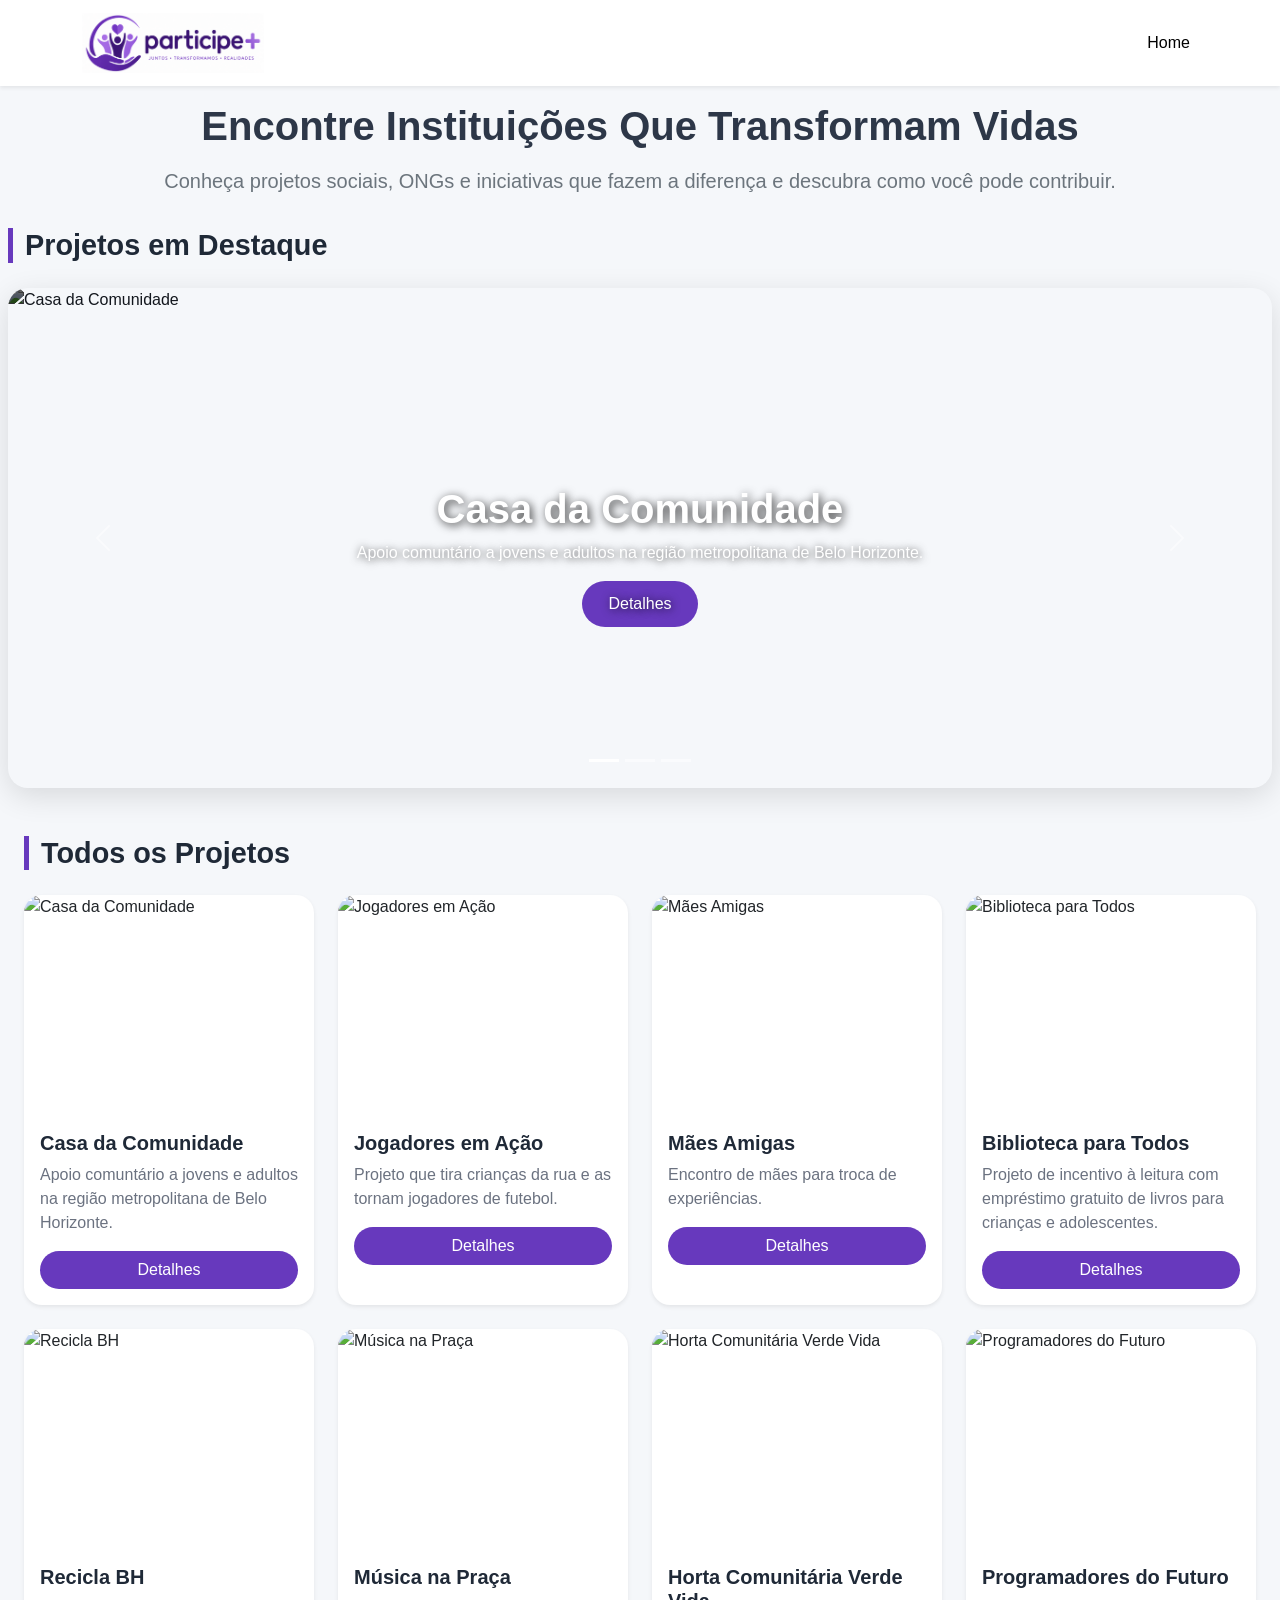
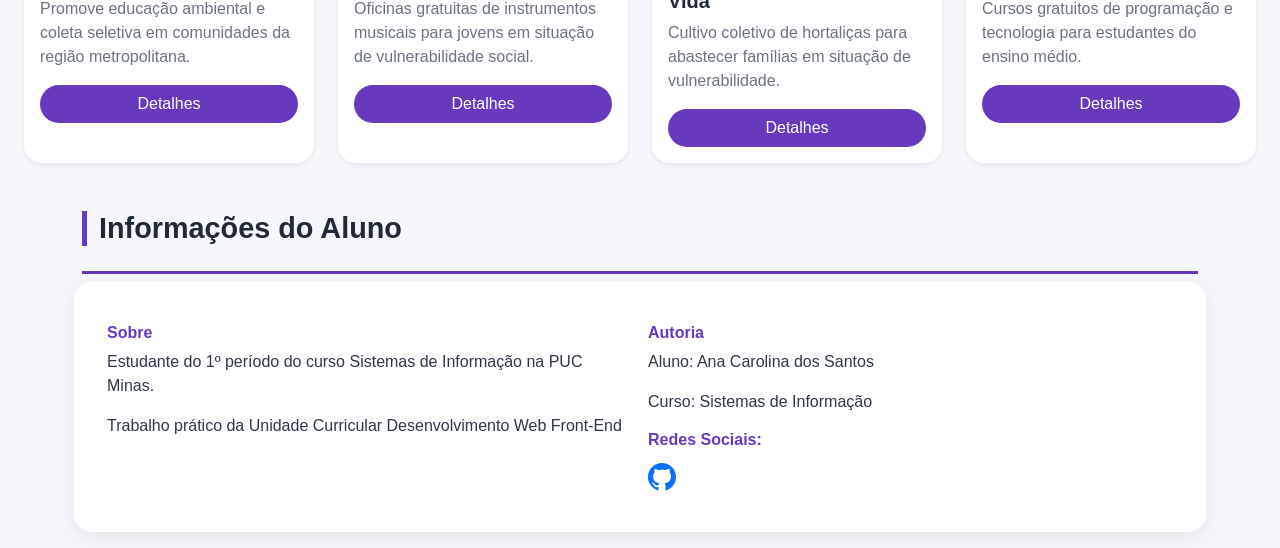
==== index.html @ 8c756b29 "ultimas alterações" ====
<!DOCTYPE html>
<html lang="en">

<head>
    <meta charset="UTF-8">
    <meta name="viewport" content="width=device-width, initial-scale=1.0">
    <title>Participe +</title>
    <link href="https://cdn.jsdelivr.net/npm/bootstrap@5.3.8/dist/css/bootstrap.min.css" rel="stylesheet"
        integrity="sha384-sRIl4kxILFvY47J16cr9ZwB07vP4J8+LH7qKQnuqkuIAvNWLzeN8tE5YBujZqJLB" crossorigin="anonymous">
    <link rel="stylesheet" href="assets/css/style.css">
    <link rel="stylesheet" href="https://cdn.jsdelivr.net/npm/bootstrap-icons@1.11.3/font/bootstrap-icons.min.css">
</head>

<body>
    <header class="navbar navbar-expand-lg bg-white shadow-sm sticky-top">
        <div class="container">

            <a class="navbar-brand" href="#">
                <img src="assets/img/logo.png" alt="Participe +" height="60">
            </a>

            <button
                class="navbar-toggler" type="button" data-bs-toggle="collapse" data-bs-target="#navbarNav">
                <span class="navbar-toggler-icon"></span>
            </button>

            <div class="collapse navbar-collapse justify-content-end" id="navbarNav">
                <ul class="navbar-nav gap-lg-2">
                    <li class="nav-item">
                        <a class="nav-link active" href="#"> Home </a>
                    </li>
                </ul>
            </div>

        </div>
    </header>

    <main>
        <div class="container text-center py-3">
            <h1 class="display-6 fw-bold titulo-principal">
                Encontre Instituições Que Transformam Vidas
            </h1>

            <p class="lead text-secondary mt-3">
                Conheça projetos sociais, ONGs e iniciativas que fazem a diferença e descubra como você pode contribuir.
            </p>
        </div>

        <!-- CARROSSEL ITENS EM DESTAQUE-->
        <div class="mx-2 mb-5">
            <h3 class="subtitulo">Projetos em Destaque</h3>
            <div id="myCarousel" class="carousel slide mb-6" data-bs-ride="carousel">
                <div class="carousel-indicators" id="carouselIndicators">
                    
                </div>
                <div class="carousel-inner" id="carouselInner">
                    
                        
                </div>

                <button class="carousel-control-prev" type="button" data-bs-target="#myCarousel" data-bs-slide="prev">
                    <span class="carousel-control-prev-icon" aria-hidden="true"></span>
                    <span class="visually-hidden">Previous</span>
                </button>
                <button class="carousel-control-next" type="button" data-bs-target="#myCarousel" data-bs-slide="next">
                    <span class="carousel-control-next-icon" aria-hidden="true"></span>
                    <span class="visually-hidden">Next</span>
                </button>
            </div>
        </div>

        <!-- FIM DO CARROSSEL -->

        <!-- CARDS -->
         <div class="mx-2 mx-md-4 mb-5">
            <h3 class="subtitulo">Todos os Projetos</h3>
            <div class="row row-cols-1 row-cols-md-4 g-4" id="listaProjetos"></div>
         </div>
        <!-- FIM CARDS -->

        <!-- DETALHES ALUNO -->
        <div class="mt-5 container mb-3">
            <h3 class="subtitulo">Informações do Aluno</h3>
            <div class="border-top border-3">
                <div class="row mt-2 g-3">
                    <div class="col-md-6 mb-4">
                        <h6>Sobre</h6>
                        <p>Estudante do 1º período do curso Sistemas de Informação na PUC Minas.</p>
                        <p>Trabalho prático da Unidade Curricular Desenvolvimento Web Front-End</p>
                    </div>
                    <div class="col-md-6 mb-2">
                        <h6>Autoria</h6>
                        <p>Aluno: Ana Carolina dos Santos</p>
                        <p>Curso: Sistemas de Informação</p>
                        <h6>Redes Sociais: </h6>
                        <div class="d-flex gap-3">
                            <a href="https://github.com/anaakaaro">
                                <i class="bi bi-github fs-3"></i>
                            </a>
                        </div>
                    </div>
                </div>
            </div>
        </div>
        <!-- FIM DETALHES ALUNO -->
    </main>

    <footer></footer>
    <script src="https://cdn.jsdelivr.net/npm/bootstrap@5.3.8/dist/js/bootstrap.bundle.min.js"
        integrity="sha384-FKyoEForCGlyvwx9Hj09JcYn3nv7wiPVlz7YYwJrWVcXK/BmnVDxM+D2scQbITxI"
        crossorigin="anonymous"></script>
    <script src="assets/js/script.js"></script>
</body>

</html>
---- assets/css/style.css ----
/* ===== GERAL ===== */

body {
    background: #f5f7fa;
    color: #2d3748;
    font-family: 'Segoe UI', Tahoma, Geneva, Verdana, sans-serif;
}

/* ===== HEADER ===== */

header {
    background: white;
    box-shadow: 0 2px 15px rgba(0, 0, 0, 0.08);
    position: sticky;
    top: 0;
    z-index: 1000;
}

header .fs-3 {
    font-weight: 700;
    color: #6739bd;
}

.nav-link {
    color: #495057;
    font-weight: 500;
    transition: 0.3s;
}

.nav-link:hover {
    color: #6739bd;
}

.nav-pills .nav-link.active {
    background-color: #6739bd;
}

/* ===== TÍTULO PRINCIPAL ===== */

main h2 {
    color: #1f2937;
    margin-bottom: 20px;
}

main h2::after {
    content: "";
    display: block;
    width: 120px;
    height: 4px;
    background: #6739bd;
    margin: 15px auto 0;
    border-radius: 20px;
}

/* ===== SUBTÍTULOS ===== */

.subtitulo {
    font-size: 1.8rem;
    font-weight: 700;
    margin-bottom: 25px;
    color: #1f2937;
    border-left: 5px solid #6739bd;
    padding-left: 12px;
}

/* ===== CARROSSEL ===== */

#myCarousel {
    border-radius: 20px;
    overflow: hidden;
    box-shadow: 0 8px 30px rgba(0, 0, 0, 0.12);
}

.carousel-item {
    height: 500px;
}

.carousel-item img {
    height: 100%;
    object-fit: cover;
    filter: brightness(40%);
}

.carousel-caption {
    bottom: 25%;
}

.carousel-caption h1 {
    font-weight: 700;
    text-shadow: 2px 2px 10px rgba(0, 0, 0, 0.8);
}

.carousel-caption p {
    text-shadow: 1px 1px 8px rgba(0, 0, 0, 0.8);
}

.carousel-caption .btn {
    border-radius: 50px;
    padding: 10px 25px;
    background-color: #6739bd;
    color: white;
}

/* ===== CARDS ===== */

.card {
    border: none;
    border-radius: 18px;
    overflow: hidden;
    transition: 0.35s ease;
}

.card:hover {
    transform: translateY(-8px);
    box-shadow: 0 15px 35px rgba(0, 0, 0, 0.15);
}

.card-img-projeto {
    height: 220px;
    object-fit: cover;
}

.card-title {
    font-weight: 700;
    color: #1f2937;
}

.card-text {
    color: #6b7280;
}

.card .btn {
    border-radius: 50px;
    width: 100%;
    background-color: #6739bd;
    color: white;
}

/* ===== DETALHES ALUNO ===== */

.mt-5 h4 {
    font-weight: 700;
    color: #1f2937;
    margin-bottom: 20px;
}

.border-top {
    border-color: #6739bd !important;
}

.mt-5 .row {
    background: white;
    border-radius: 18px;
    padding: 25px;
    box-shadow: 0 5px 20px rgba(0, 0, 0, 0.08);
}

h6 {
    font-weight: 700;
    color: #6739bd;
}

.bi-instagram,
.bi-github {
    width: 26px;
    height: 26px;
    cursor: pointer;
    transition: 0.3s;
}

.bi-instagram:hover,
.bi-github:hover {
    transform: scale(1.15);
    color: #6739bd;
}

/* ===== RESPONSIVIDADE ===== */

@media (max-width: 768px) {
    .carousel-item {
        height: 350px;
    }

    .carousel-caption {
        bottom: 15%;
    }

    .carousel-caption h1 {
        font-size: 1.5rem;
    }

    .subtitulo {
        font-size: 1.4rem;
    }
}

.card-detalhes {
    background: white;
    border-radius: 20px;
    padding: 30px;
    box-shadow: 0 8px 25px rgba(0,0,0,.08);
}

.img-projeto {
    width: 100%;
    height: 320px;
    object-fit: cover;
    border-radius: 15px;
}

#informacoesProjeto h2 {
    color: #1f2937;
}

.descricao-projeto {
    color: #6b7280;
    line-height: 1.8;
    text-align: justify;
}

.btn-projeto {
    background-color: #198754;
    color: white;
    border: none;
    border-radius: 30px;
    padding: 10px 25px;
    font-weight: 600;
}

.btn-projeto:hover {
    background-color: #146c43;
    color: white;
}

@media (max-width: 768px) {
    .img-projeto {
        height: 250px;
    }

    .card-detalhes {
        padding: 20px;
    }
}

.foto-galeria {
    width: 100%;
    height: 250px;
    object-fit: cover;
    transition: transform 0.3s ease;
}

.foto-galeria:hover {
    transform: scale(1.05);
}
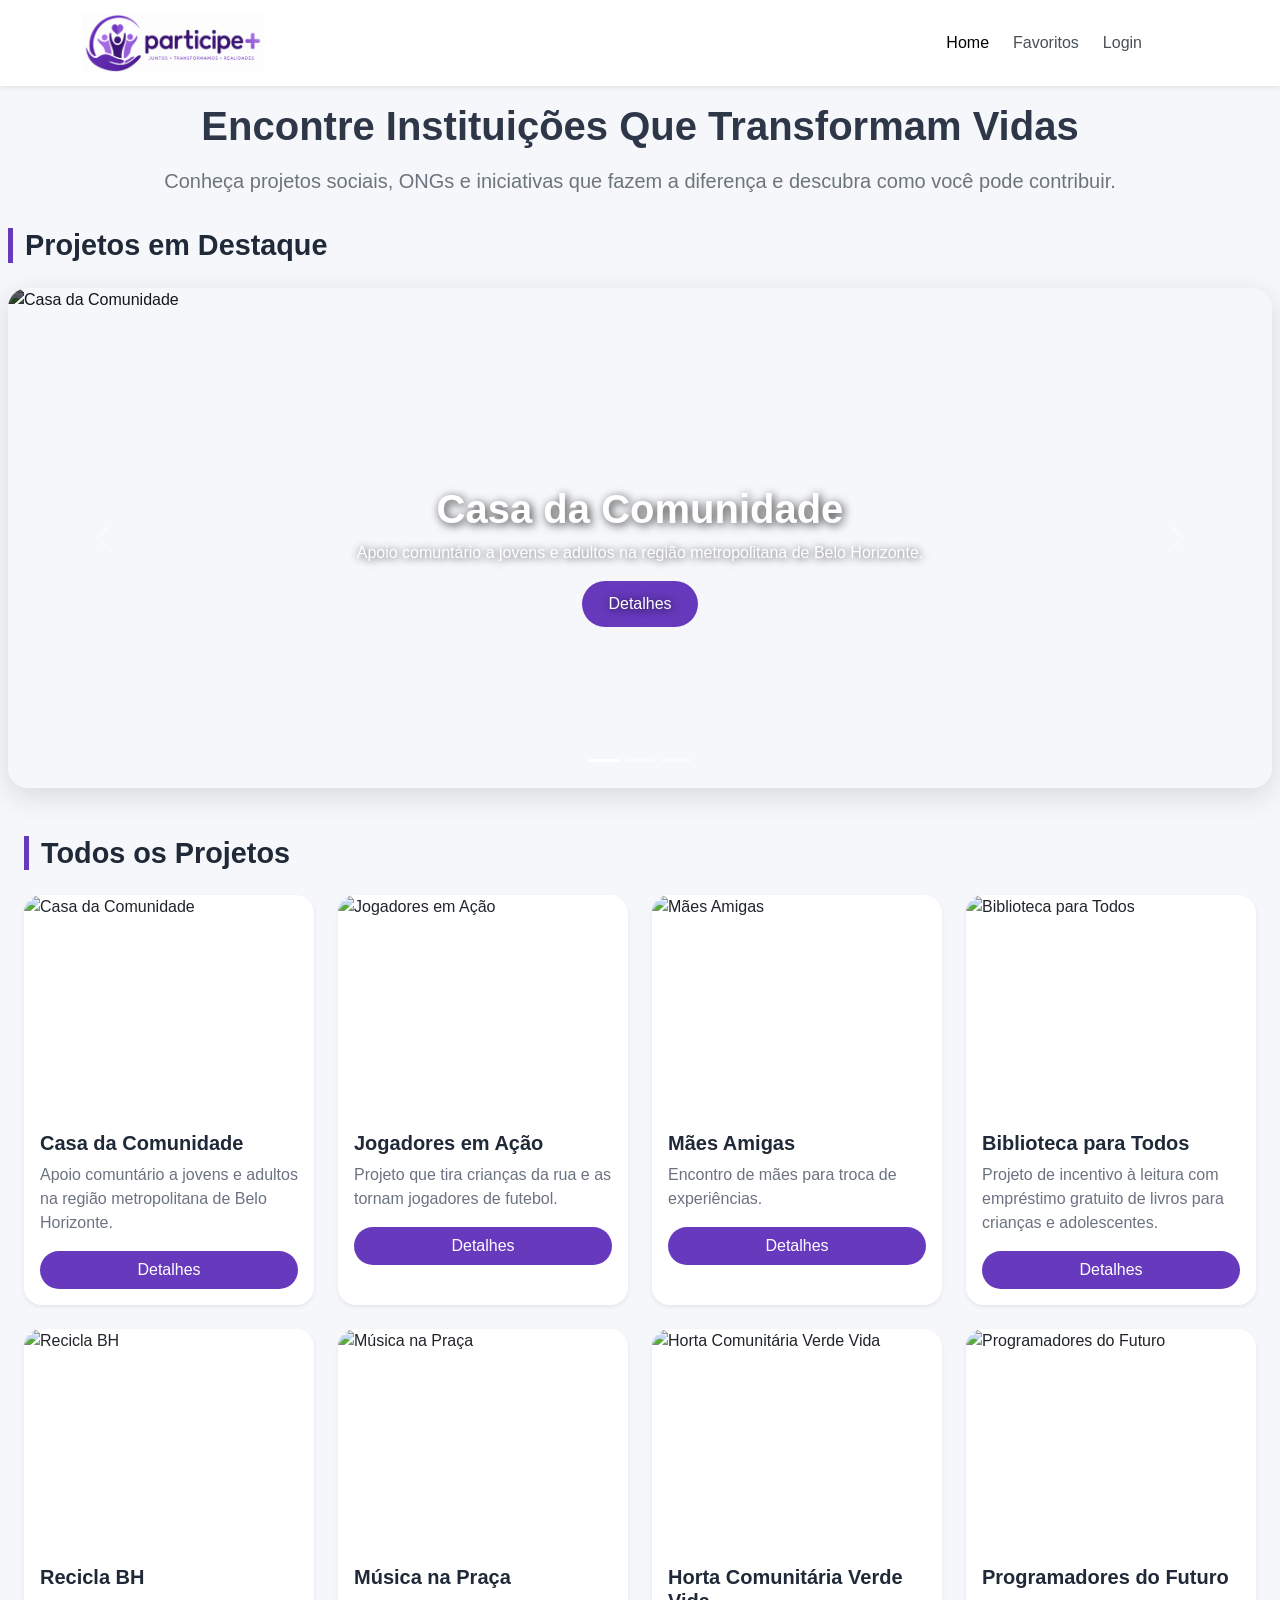
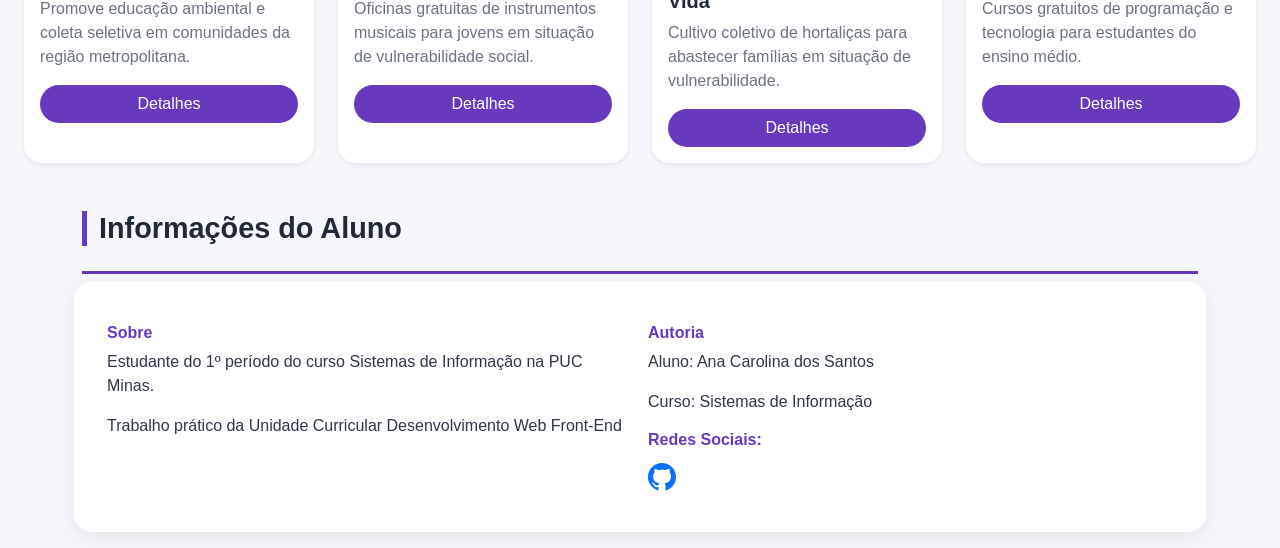
==== commit 6f304643: "implementação login e logout" ====
--- a/index.html
+++ b/index.html
@@ -1,5 +1,5 @@
 <!DOCTYPE html>
-<html lang="en">
+<html lang="pt-br">
 
 <head>
     <meta charset="UTF-8">
@@ -28,6 +28,22 @@
                 <ul class="navbar-nav gap-lg-2">
                     <li class="nav-item">
                         <a class="nav-link active" href="#"> Home </a>
+                    </li>
+
+                    <li class="nav-item">
+                        <a class="nav-link" href="#"> Favoritos </a>
+                    </li>
+
+                    <li class="nav-item" id="login">
+                        <a class="nav-link" href="#"> Login </a>
+                    </li>
+
+                    <li class="nav-item" id="usuario-logado">
+                        <a class="nav-link" href="#" id="nome-usuario"></a>
+                    </li>
+
+                    <li class="nav-item" id="btn-logout">
+                        <a class="nav-link" href="#" id="logout"></a>
                     </li>
                 </ul>
             </div>
@@ -106,10 +122,26 @@
     </main>
 
     <footer></footer>
+
+    <script>
+        const btnLogin = document.getElementById("login");
+        btnLogin.addEventListener("click", () => {
+            if(checkLoggedUser()){
+                document.getElementById("nome-usuario").innerText = usuario.nome;
+                document.getElementById("logout").innerText = 'Logout';
+            }
+        })
+
+            const btnLogout = document.getElementById("btn-logout");
+            btnLogout.addEventListener("click", () => {
+                logoutUser()
+            })
+    </script>
+
     <script src="https://cdn.jsdelivr.net/npm/bootstrap@5.3.8/dist/js/bootstrap.bundle.min.js"
         integrity="sha384-FKyoEForCGlyvwx9Hj09JcYn3nv7wiPVlz7YYwJrWVcXK/BmnVDxM+D2scQbITxI"
         crossorigin="anonymous"></script>
-    <script src="assets/js/script.js"></script>
+    <script src="assets/js/app.js"></script>
 </body>
 
 </html>
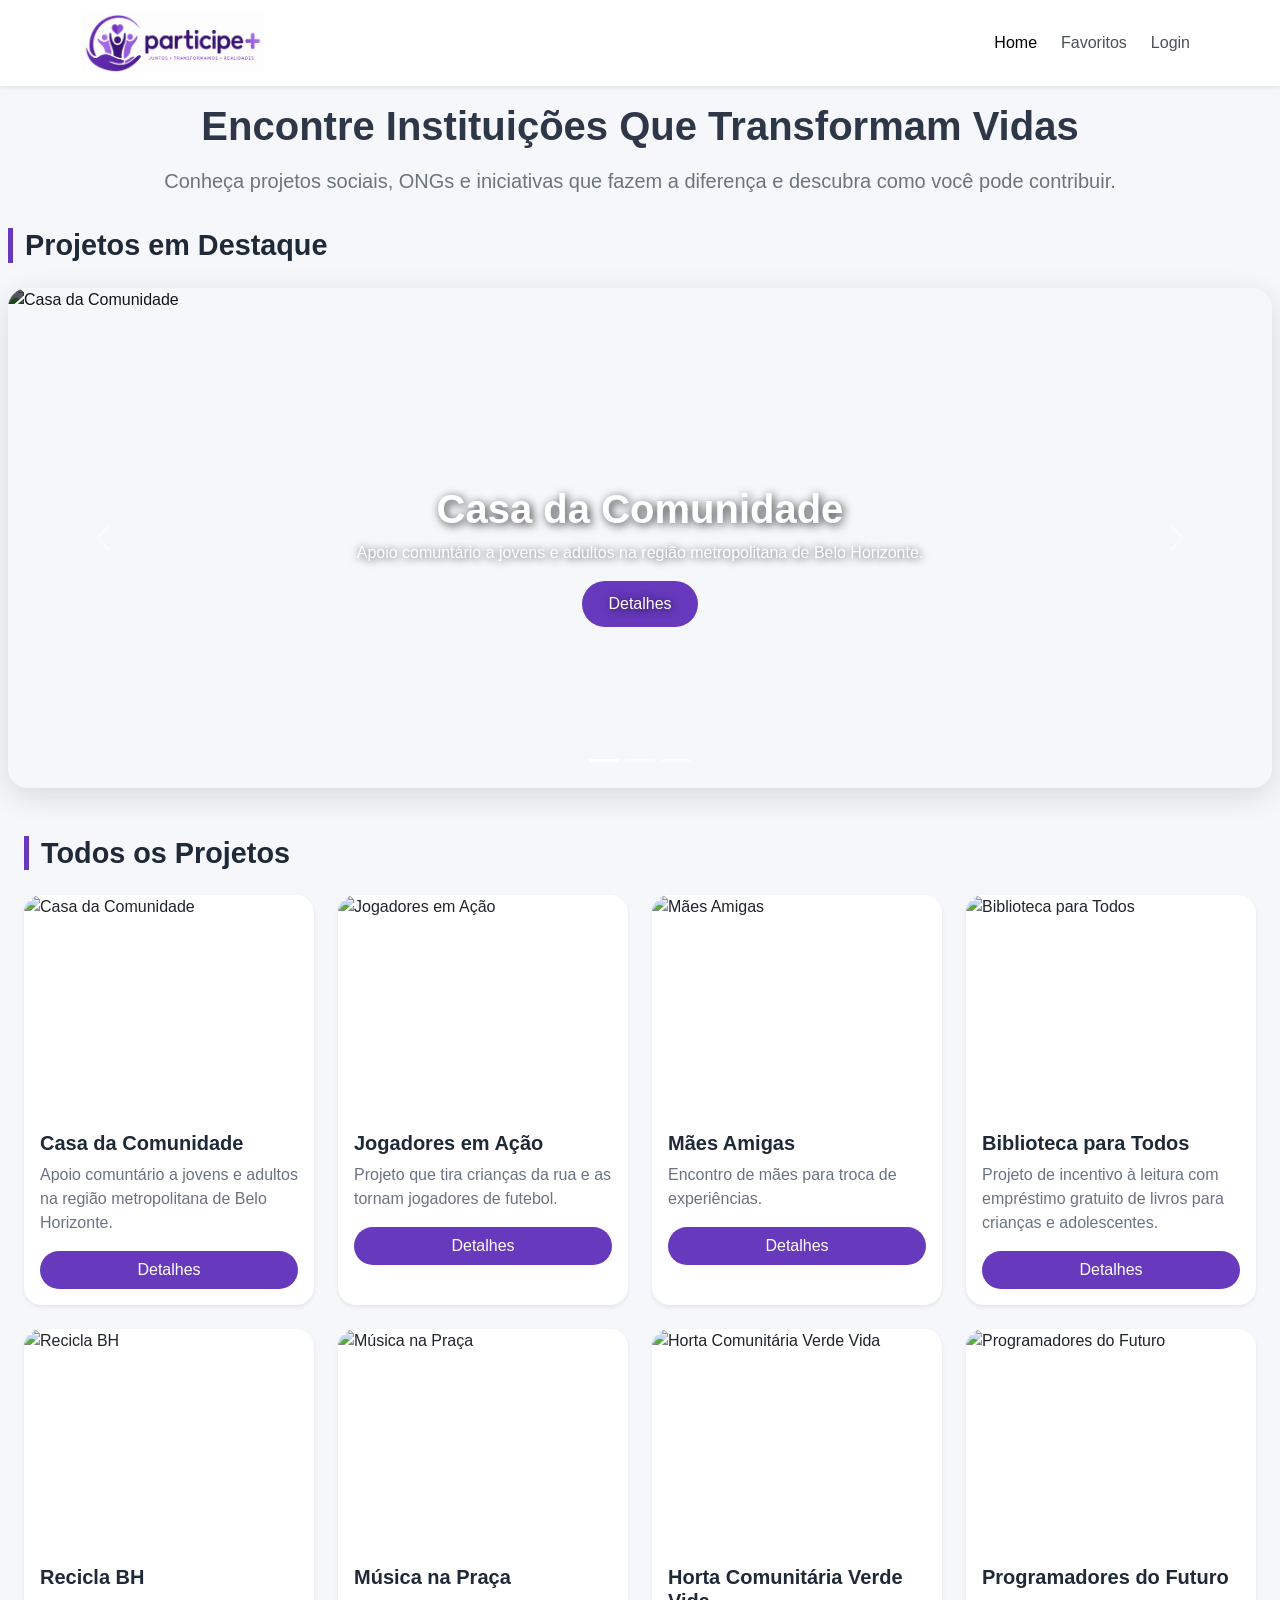
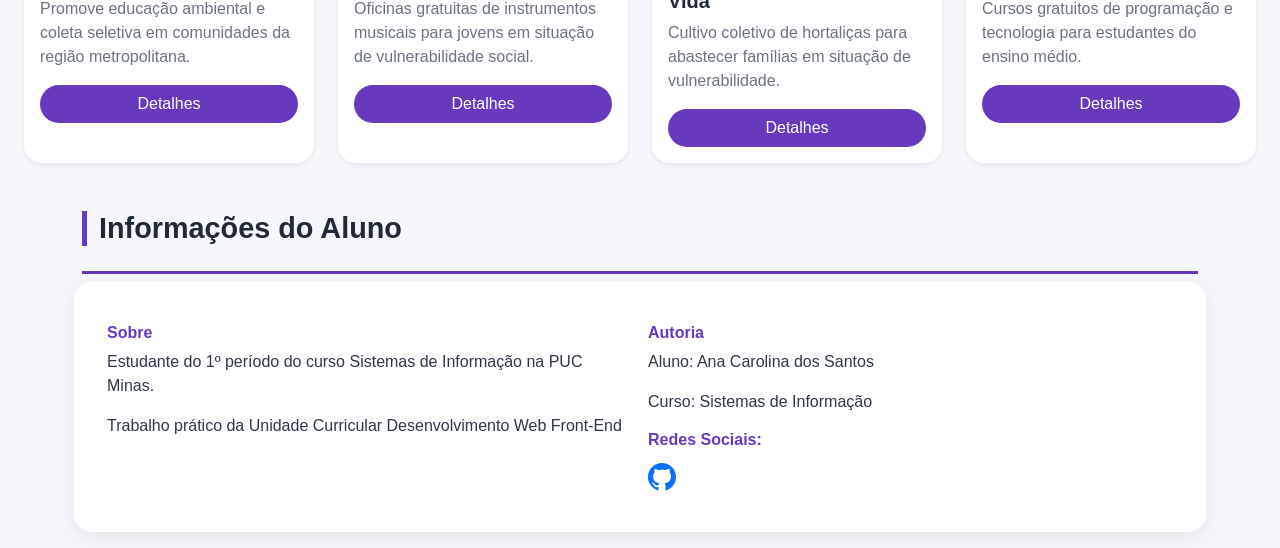
==== commit 551a869b: "melhorando lógica login/logout" ====
--- a/index.html
+++ b/index.html
@@ -35,15 +35,11 @@
                     </li>
 
                     <li class="nav-item" id="login">
-                        <a class="nav-link" href="#"> Login </a>
+                        <a class="nav-link" href="#" id="text-login"> Login </a>
                     </li>
 
-                    <li class="nav-item" id="usuario-logado">
+                    <li class="nav-item d-none" id="usuario-logado">
                         <a class="nav-link" href="#" id="nome-usuario"></a>
-                    </li>
-
-                    <li class="nav-item" id="btn-logout">
-                        <a class="nav-link" href="#" id="logout"></a>
                     </li>
                 </ul>
             </div>
@@ -123,25 +119,13 @@
 
     <footer></footer>
 
-    <script>
-        const btnLogin = document.getElementById("login");
-        btnLogin.addEventListener("click", () => {
-            if(checkLoggedUser()){
-                document.getElementById("nome-usuario").innerText = usuario.nome;
-                document.getElementById("logout").innerText = 'Logout';
-            }
-        })
-
-            const btnLogout = document.getElementById("btn-logout");
-            btnLogout.addEventListener("click", () => {
-                logoutUser()
-            })
-    </script>
 
     <script src="https://cdn.jsdelivr.net/npm/bootstrap@5.3.8/dist/js/bootstrap.bundle.min.js"
         integrity="sha384-FKyoEForCGlyvwx9Hj09JcYn3nv7wiPVlz7YYwJrWVcXK/BmnVDxM+D2scQbITxI"
         crossorigin="anonymous"></script>
     <script src="assets/js/app.js"></script>
+
+    
 </body>
 
 </html>
--- a/assets/css/style.css
+++ b/assets/css/style.css
@@ -253,3 +253,36 @@
     transform: scale(1.05);
 }
 
+/* form do login */
+.login-card{
+    width:100%;
+    max-width:430px;
+    border:none;
+    border-radius:22px;
+    padding:35px;
+    box-shadow:0 12px 30px rgba(0,0,0,.12);
+}
+
+.login-card:hover{
+    transform:none;
+}
+
+.login-card .form-control{
+    height:50px;
+    border-radius:12px;
+}
+
+.login-card .form-control:focus{
+    box-shadow:0 0 0 .2rem rgba(103,57,189,.15);
+}
+
+.login-card .btn{
+    height:50px;
+    border-radius:12px;
+    font-weight:600;
+}
+
+.form-label{
+    font-weight:600;
+}
+/* fim form do login */
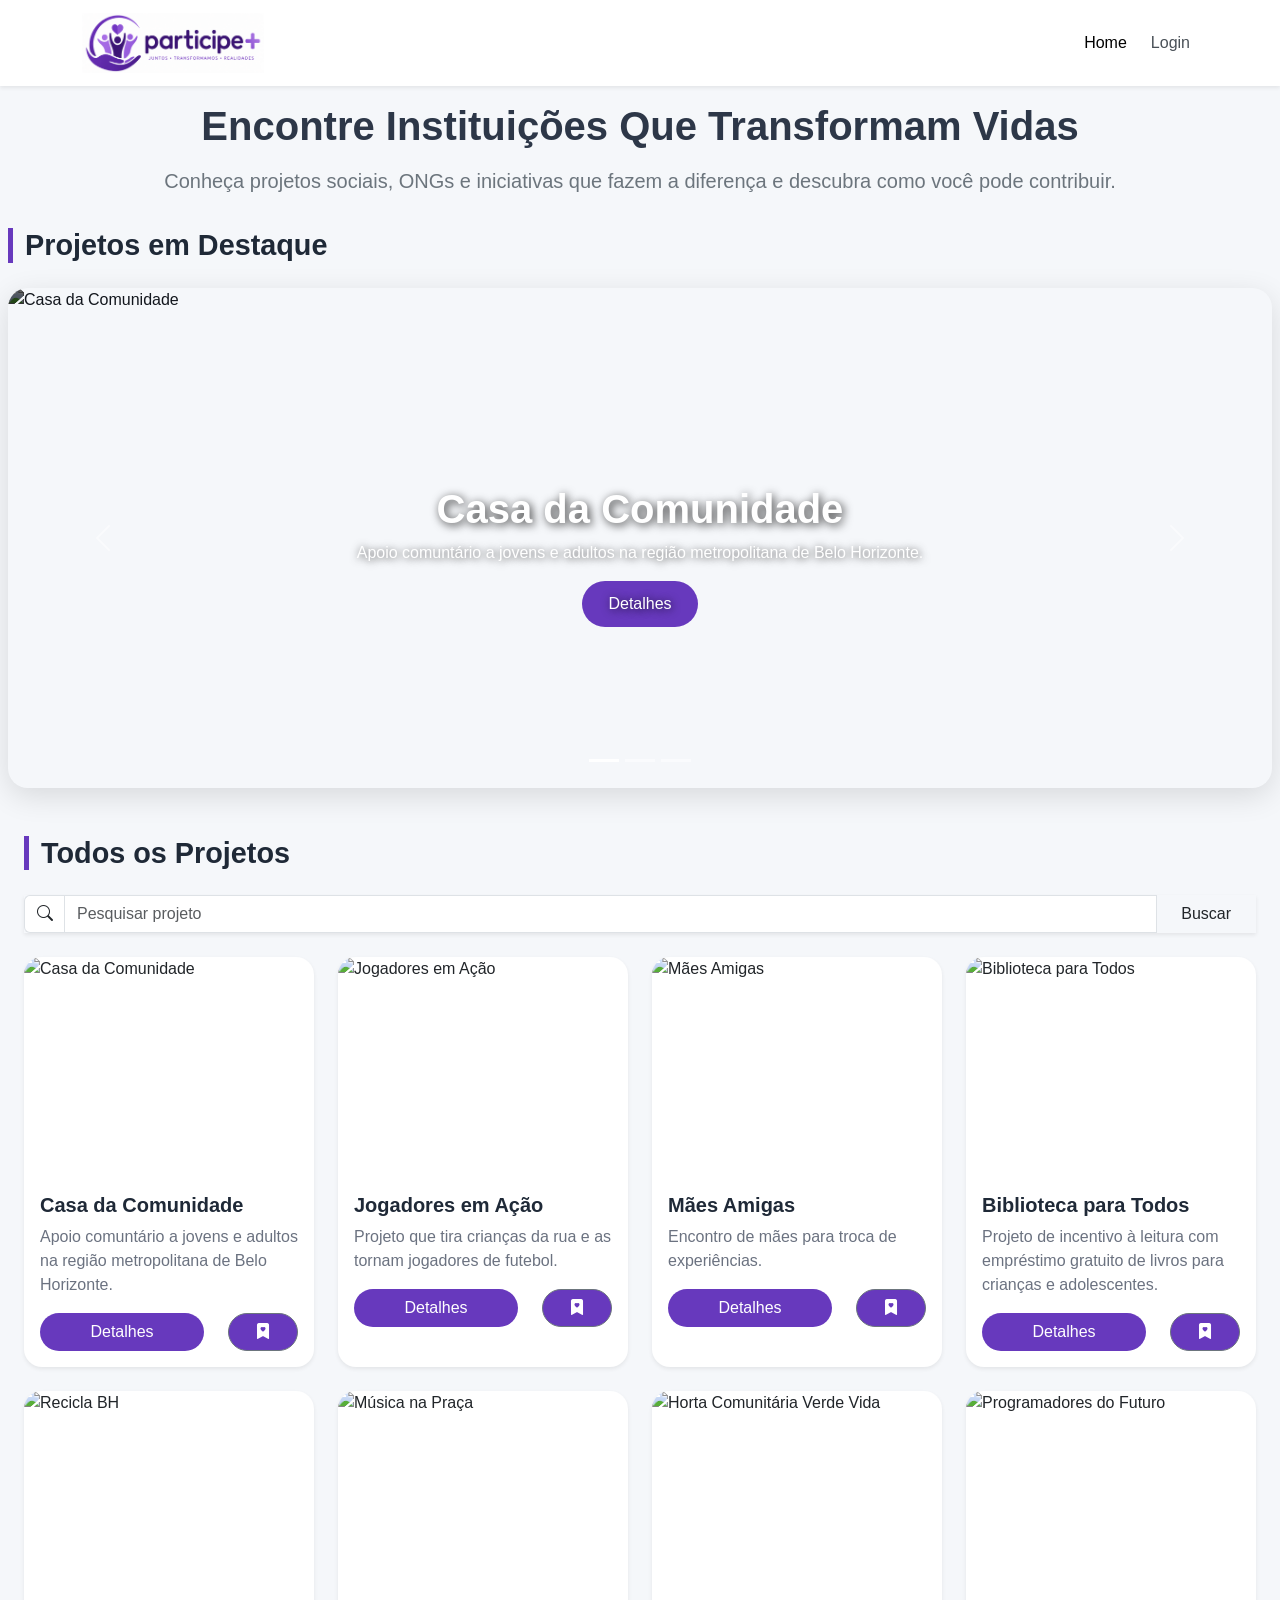
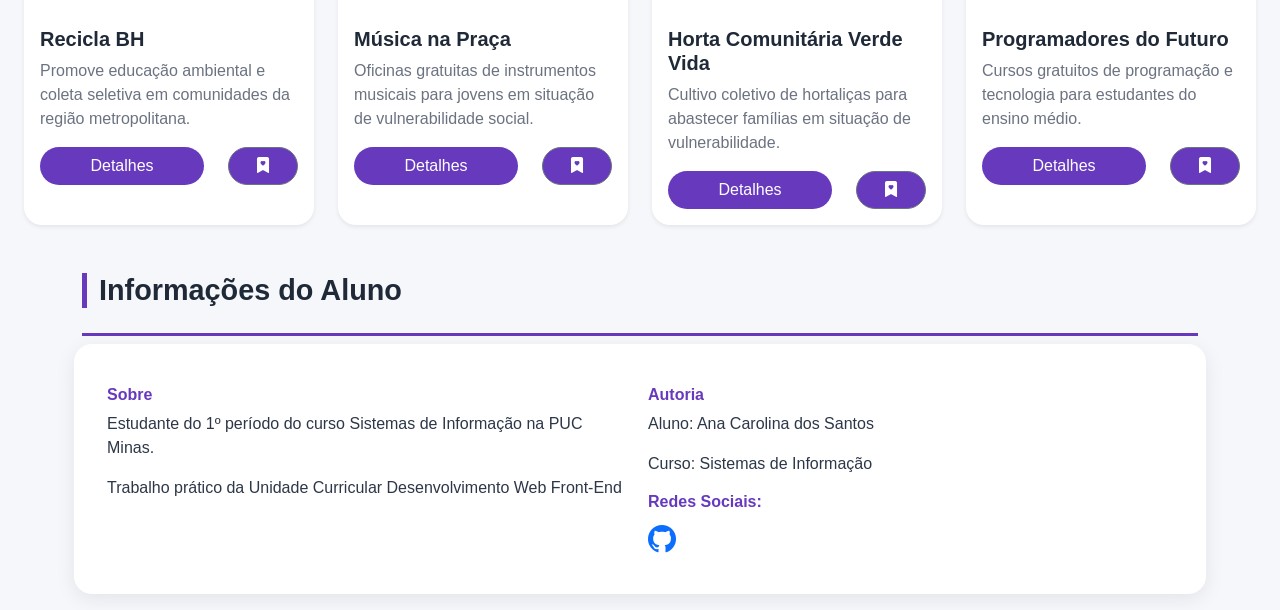
==== commit 7e8e0944: "add input pesquisa" ====
--- a/index.html
+++ b/index.html
@@ -30,12 +30,16 @@
                         <a class="nav-link active" href="#"> Home </a>
                     </li>
 
-                    <li class="nav-item">
+                    <li class="nav-item d-none" id="menu-favoritos">
                         <a class="nav-link" href="#"> Favoritos </a>
                     </li>
 
                     <li class="nav-item" id="login">
                         <a class="nav-link" href="#" id="text-login"> Login </a>
+                    </li>
+
+                    <li class="nav-item d-none" id="menu-cadastrar">
+                        <a class="nav-link" href="cadastro_itens.html">Cadastrar</a>
                     </li>
 
                     <li class="nav-item d-none" id="usuario-logado">
@@ -86,6 +90,29 @@
         <!-- CARDS -->
          <div class="mx-2 mx-md-4 mb-5">
             <h3 class="subtitulo">Todos os Projetos</h3>
+            
+            <form id="formPesquisa" class="mb-4">
+
+                <div class="input-group shadow-sm">
+
+                    <span class="input-group-text bg-white border-end-0">
+                        <i class="bi bi-search"></i>
+                    </span>
+
+                    <input
+                        type="text"
+                        class="form-control"
+                        id="pesquisaProjeto"
+                        placeholder="Pesquisar projeto">
+
+                    <button class="btn px-4" type="submit">
+                        Buscar
+                    </button>
+
+                </div>
+
+            </form>
+
             <div class="row row-cols-1 row-cols-md-4 g-4" id="listaProjetos"></div>
          </div>
         <!-- FIM CARDS -->
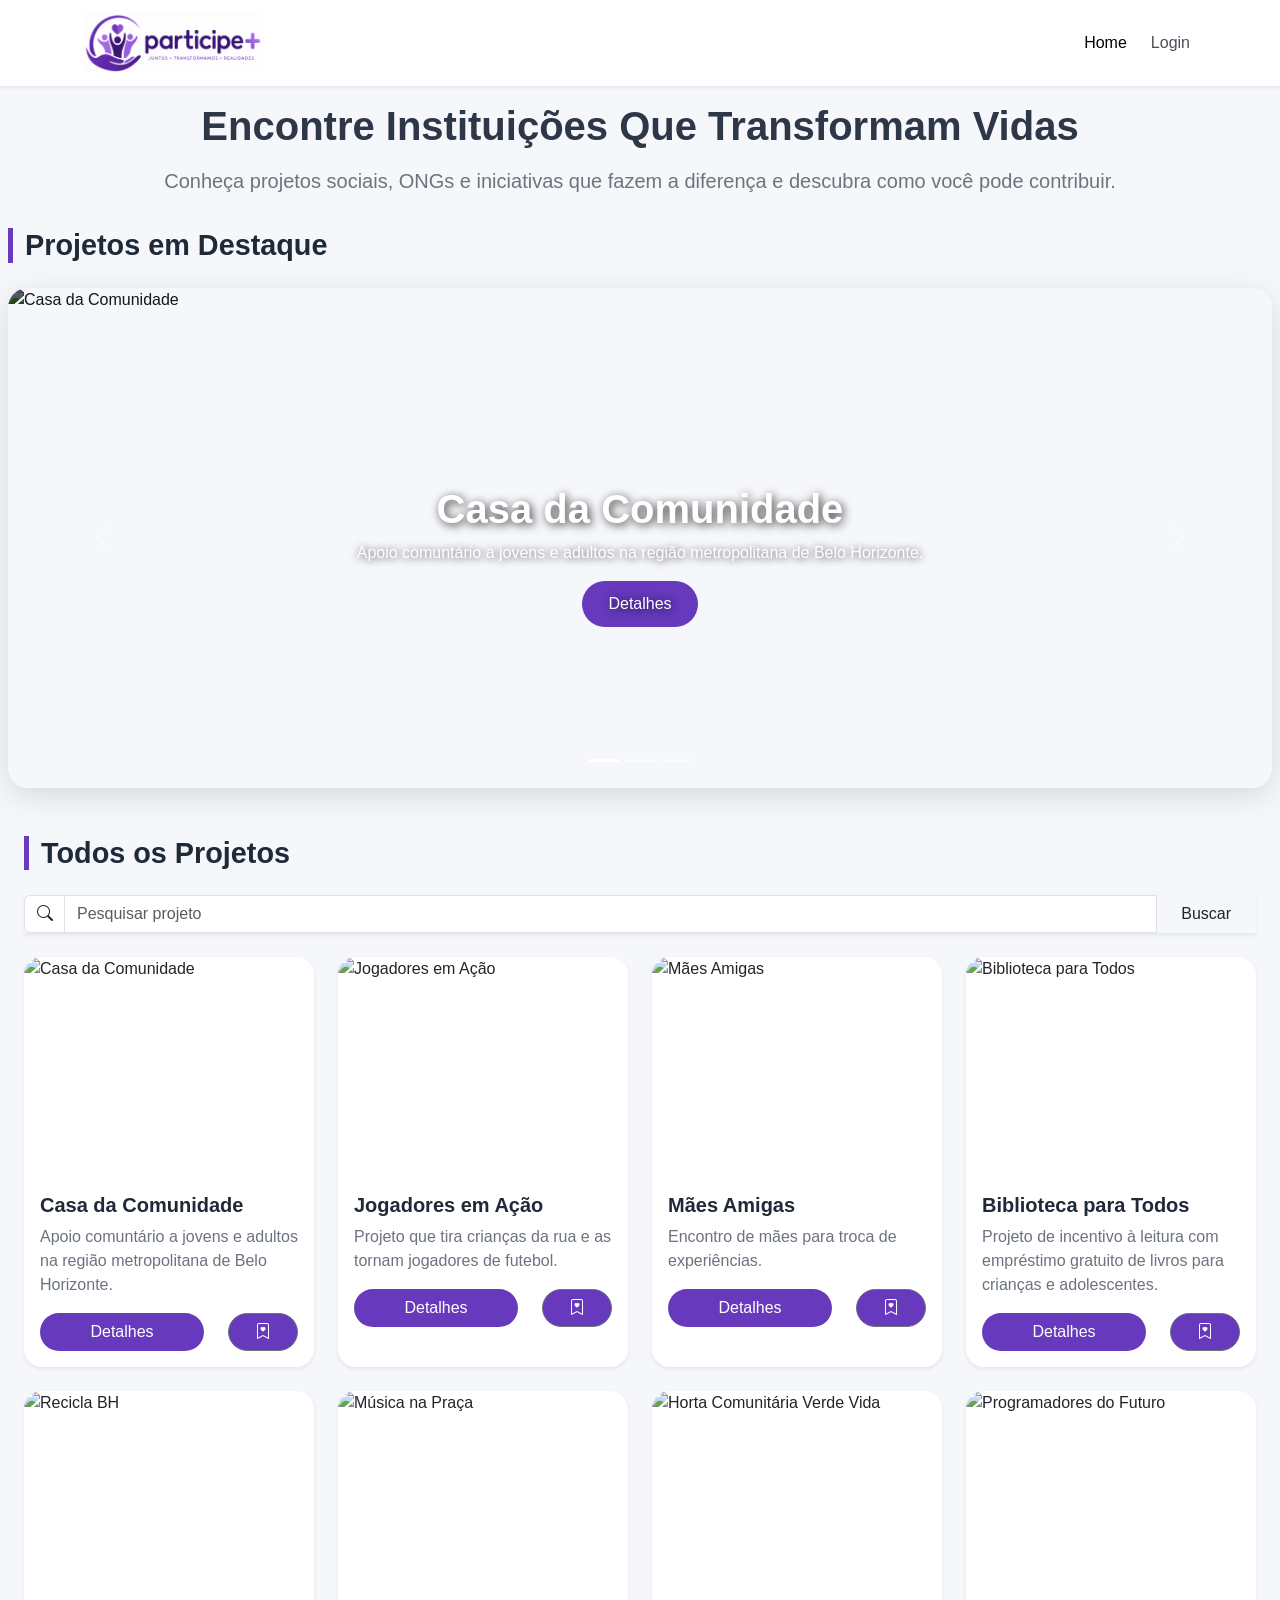
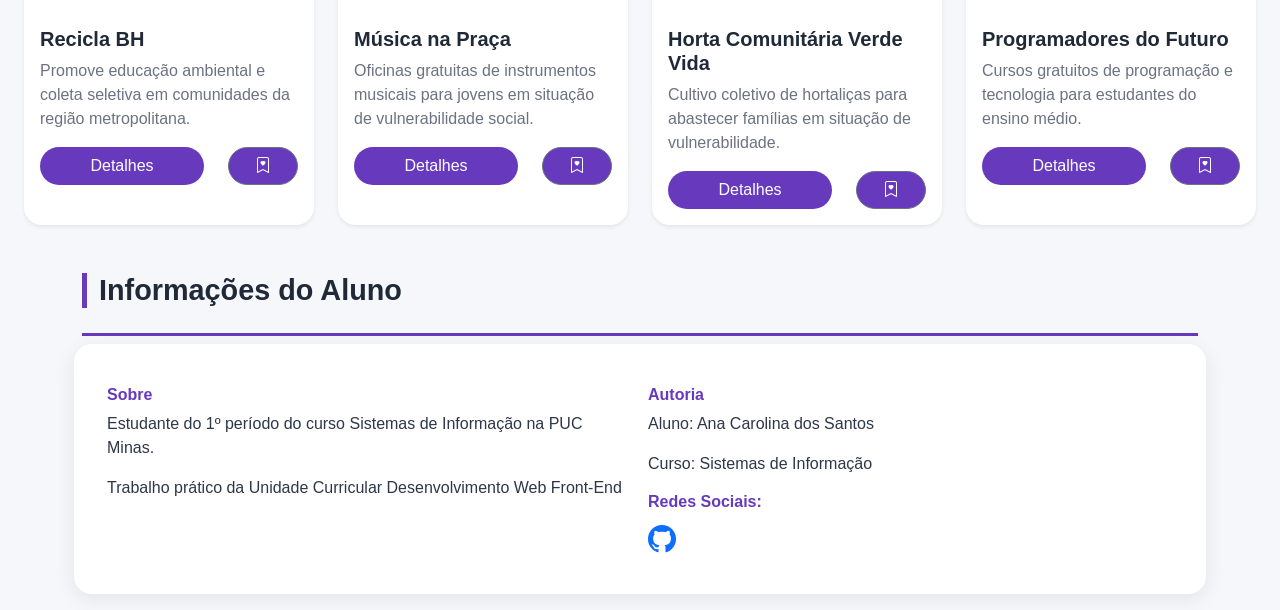
==== commit 787c54c0: "atualização da lógica dos itens favoritos" ====
--- a/index.html
+++ b/index.html
@@ -31,11 +31,11 @@
                     </li>
 
                     <li class="nav-item d-none" id="menu-favoritos">
-                        <a class="nav-link" href="#"> Favoritos </a>
+                        <a class="nav-link" href="favoritos.html"> Favoritos </a>
                     </li>
 
                     <li class="nav-item" id="login">
-                        <a class="nav-link" href="#" id="text-login"> Login </a>
+                        <a class="nav-link" href="login.html" id="text-login"> Login </a>
                     </li>
 
                     <li class="nav-item d-none" id="menu-cadastrar">
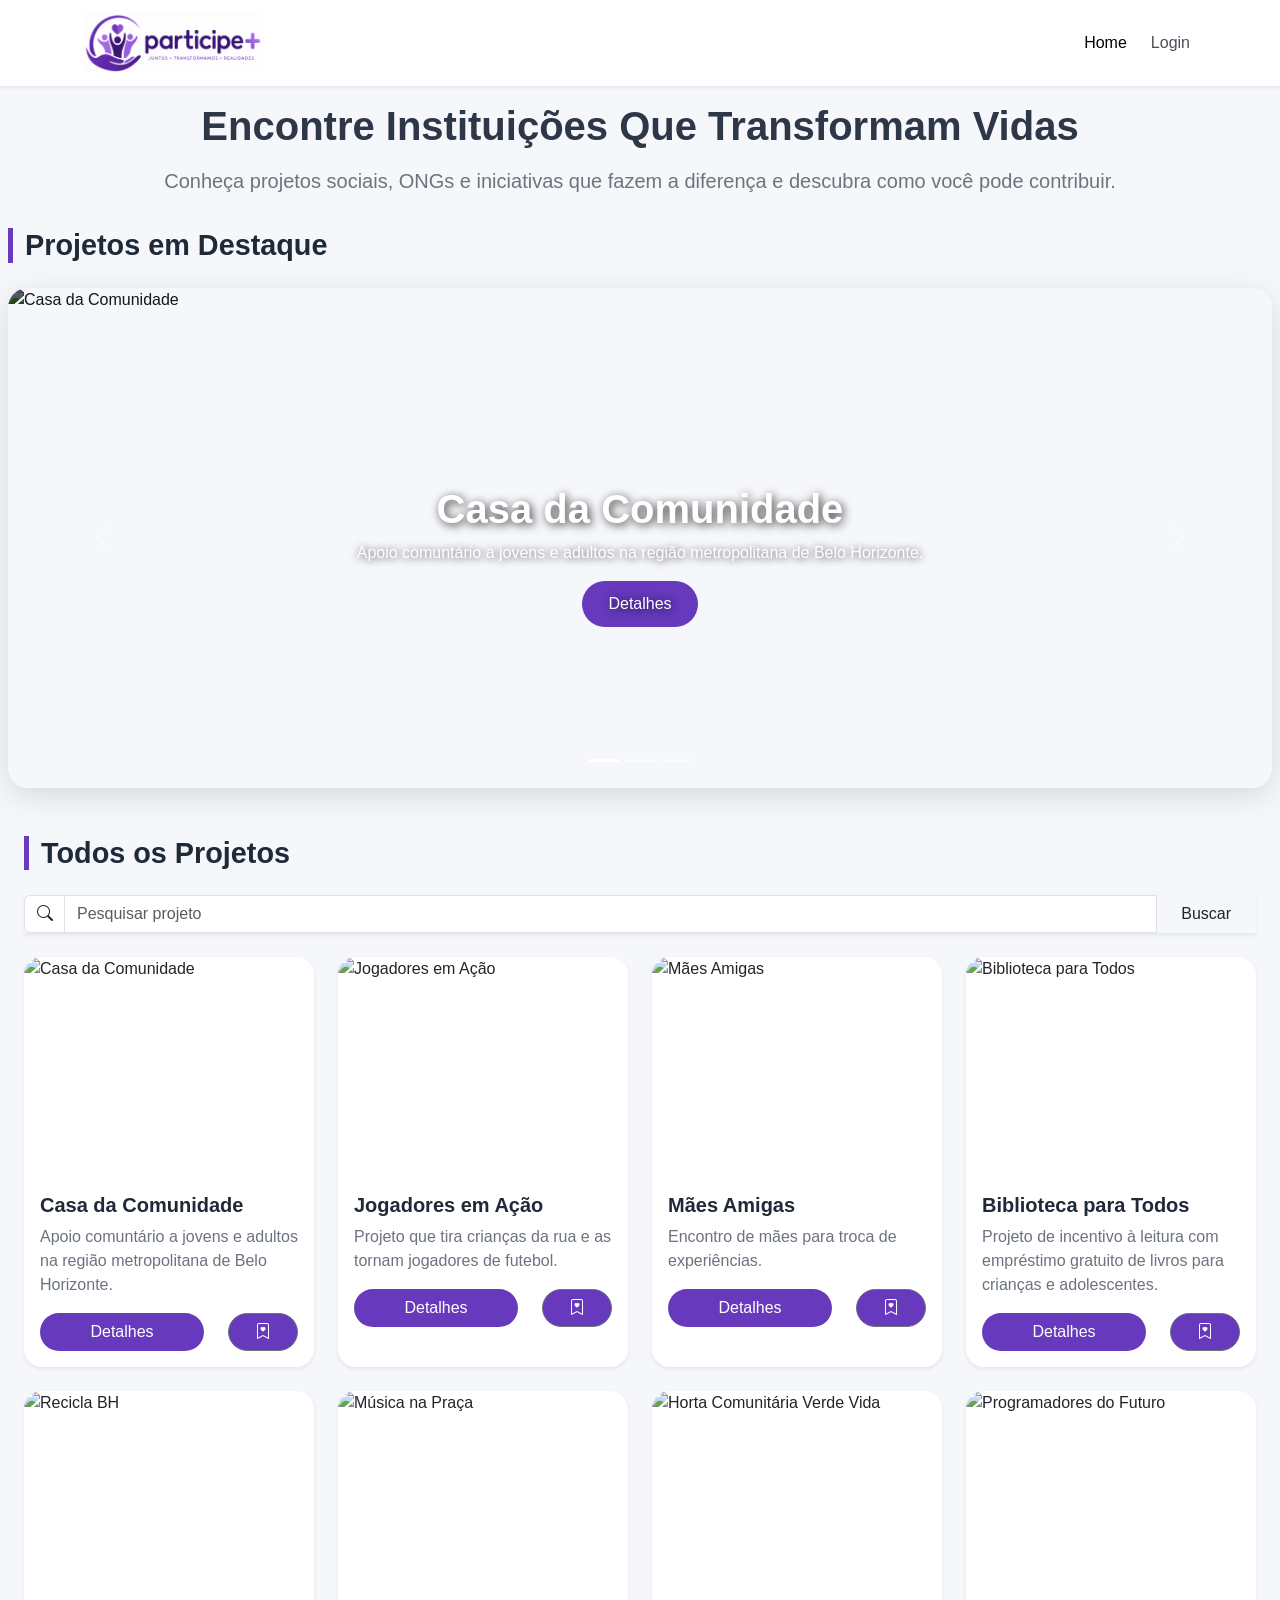
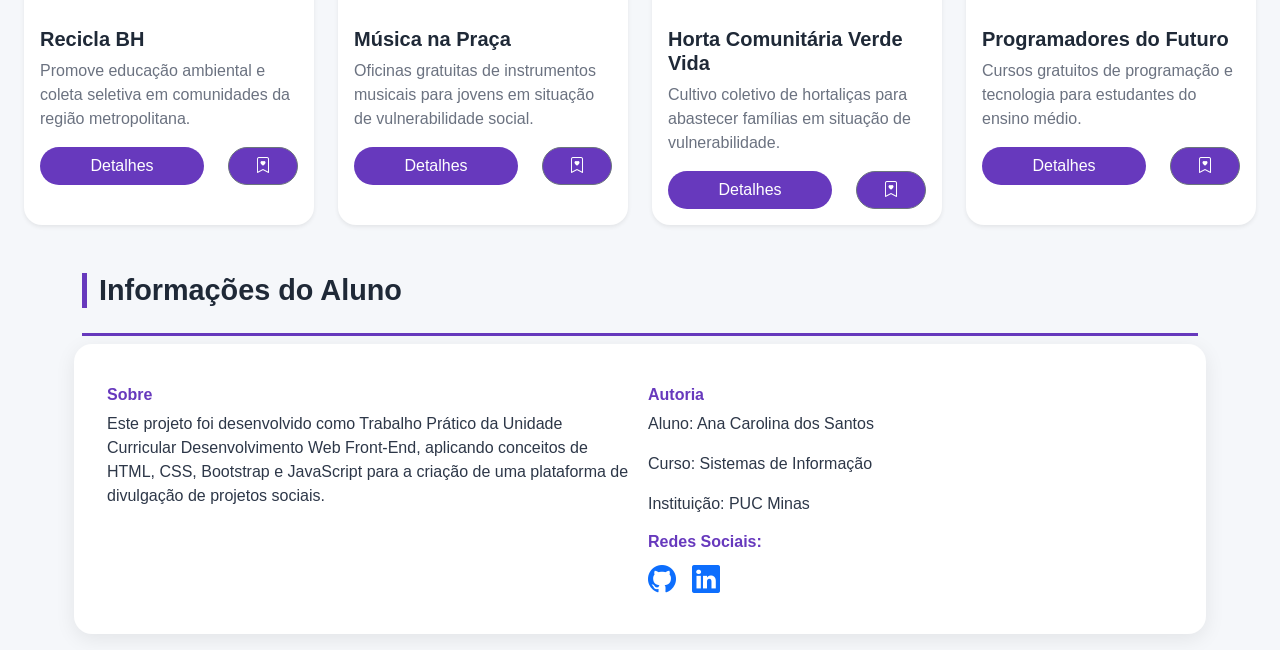
==== commit 71e6828e: "commit" ====
--- a/index.html
+++ b/index.html
@@ -124,17 +124,24 @@
                 <div class="row mt-2 g-3">
                     <div class="col-md-6 mb-4">
                         <h6>Sobre</h6>
-                        <p>Estudante do 1º período do curso Sistemas de Informação na PUC Minas.</p>
-                        <p>Trabalho prático da Unidade Curricular Desenvolvimento Web Front-End</p>
+                        <p>Este projeto foi desenvolvido como Trabalho Prático da Unidade Curricular
+                    Desenvolvimento Web Front-End, aplicando conceitos de HTML, CSS,
+                    Bootstrap e JavaScript para a criação de uma plataforma de divulgação
+                    de projetos sociais.</p>
                     </div>
                     <div class="col-md-6 mb-2">
                         <h6>Autoria</h6>
                         <p>Aluno: Ana Carolina dos Santos</p>
                         <p>Curso: Sistemas de Informação</p>
+                        <p>Instituição: PUC Minas</p>
                         <h6>Redes Sociais: </h6>
                         <div class="d-flex gap-3">
                             <a href="https://github.com/anaakaaro">
                                 <i class="bi bi-github fs-3"></i>
+                            </a>
+
+                            <a href="https://www.linkedin.com/in/anacarolinasantos30/" target="_blank" title="LinkedIn">
+                                <i class="bi bi-linkedin fs-3"></i>
                             </a>
                         </div>
                     </div>
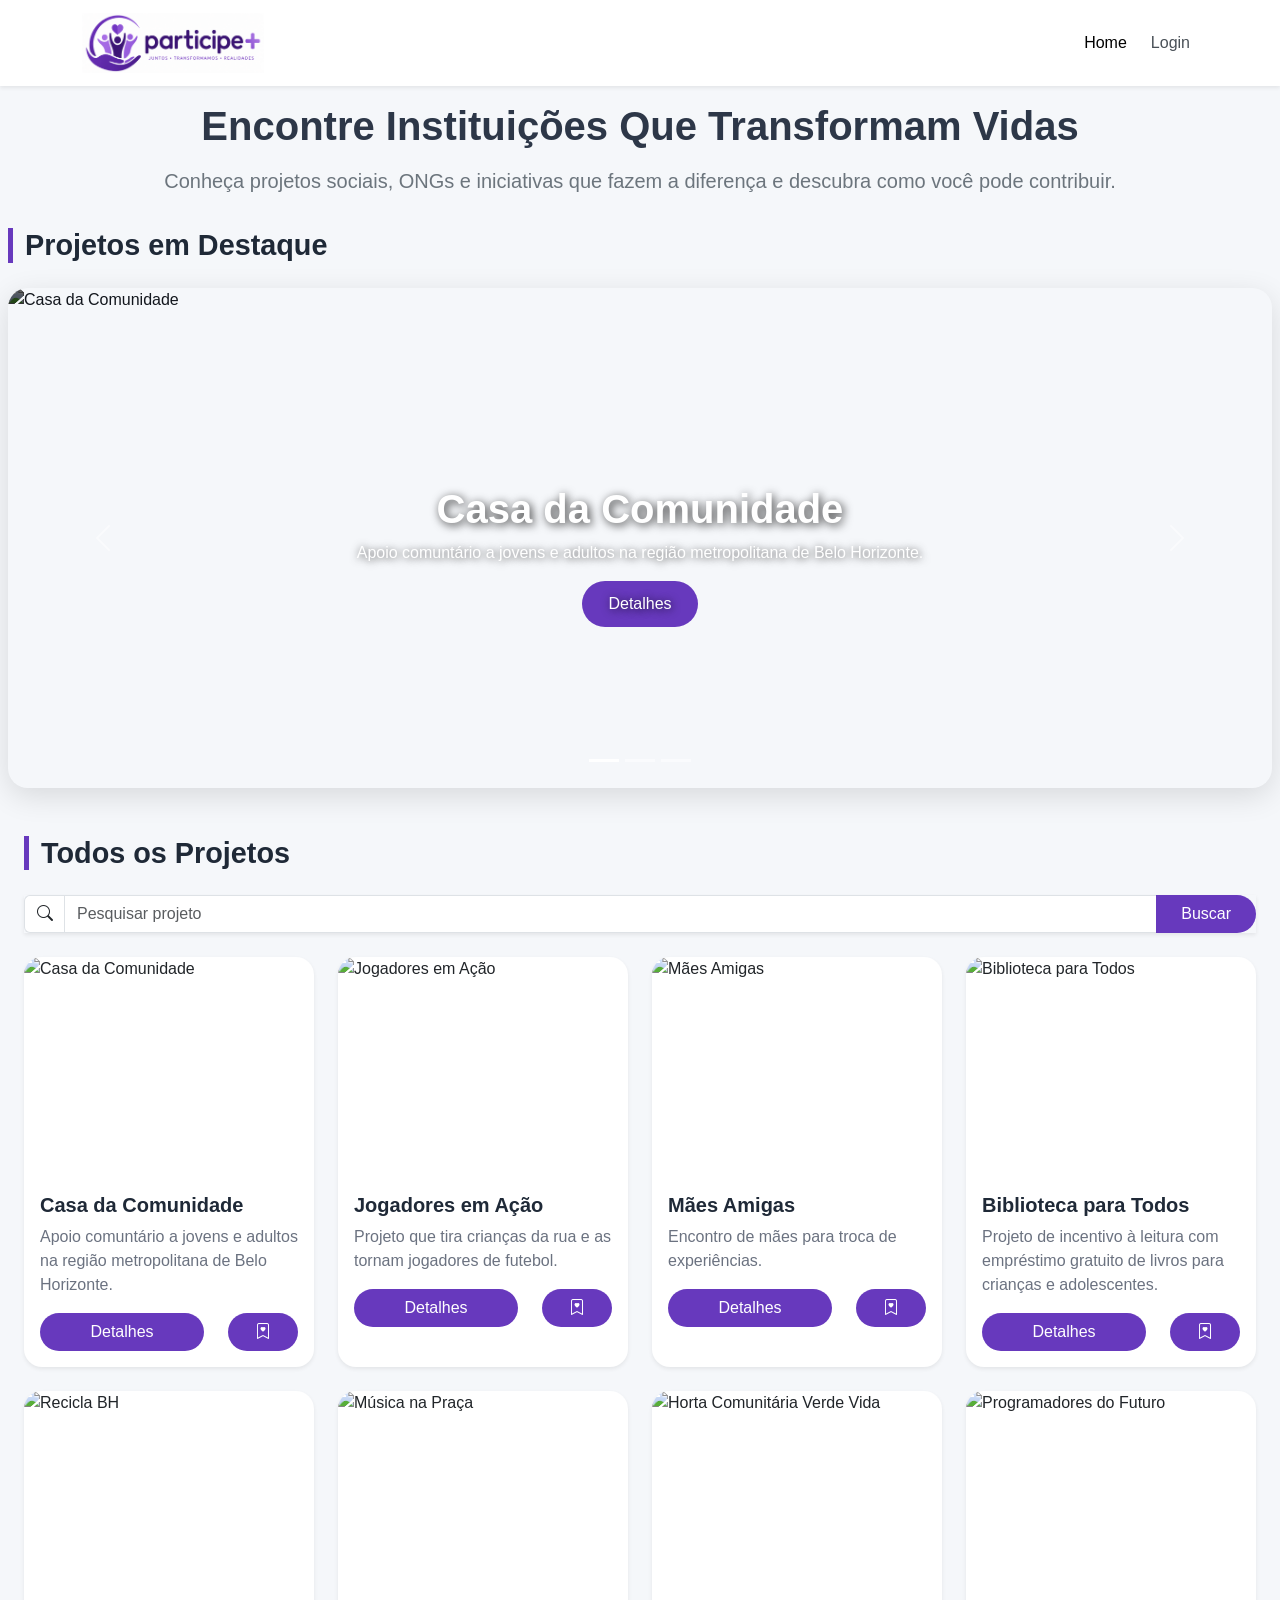
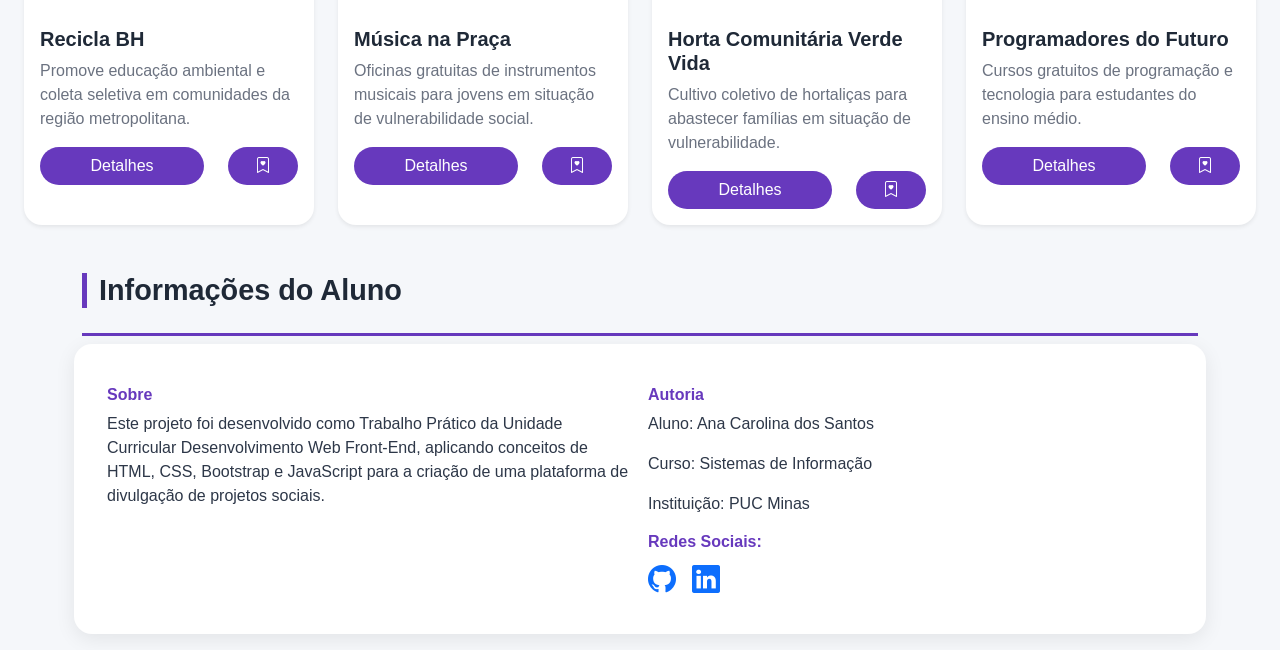
==== commit d30fada5: "alterações" ====
--- a/index.html
+++ b/index.html
@@ -27,7 +27,7 @@
             <div class="collapse navbar-collapse justify-content-end" id="navbarNav">
                 <ul class="navbar-nav gap-lg-2">
                     <li class="nav-item">
-                        <a class="nav-link active" href="#"> Home </a>
+                        <a class="nav-link active" href="index.html"> Home </a>
                     </li>
 
                     <li class="nav-item d-none" id="menu-favoritos">
@@ -157,7 +157,14 @@
     <script src="https://cdn.jsdelivr.net/npm/bootstrap@5.3.8/dist/js/bootstrap.bundle.min.js"
         integrity="sha384-FKyoEForCGlyvwx9Hj09JcYn3nv7wiPVlz7YYwJrWVcXK/BmnVDxM+D2scQbITxI"
         crossorigin="anonymous"></script>
-    <script src="assets/js/app.js"></script>
+
+    <script src="assets/js/database.js"></script>
+    <script src="assets/js/storage.js"></script>
+    <script src="assets/js/auth.js"></script>
+    <script src="assets/js/menu.js"></script>
+    <script src="assets/js/projetos.js"></script>
+    <script src="assets/js/favoritos.js"></script>
+    <script src="assets/js/pesquisa.js"></script>
 
     
 </body>
--- a/assets/css/style.css
+++ b/assets/css/style.css
@@ -1,4 +1,4 @@
-/* ===== GERAL ===== */
+/* body */
 
 body {
     background: #f5f7fa;
@@ -6,7 +6,9 @@
     font-family: 'Segoe UI', Tahoma, Geneva, Verdana, sans-serif;
 }
 
-/* ===== HEADER ===== */
+/* fim body */
+
+/* header */
 
 header {
     background: white;
@@ -35,7 +37,9 @@
     background-color: #6739bd;
 }
 
-/* ===== TÍTULO PRINCIPAL ===== */
+/* fim header */
+
+/* titulo */
 
 main h2 {
     color: #1f2937;
@@ -43,6 +47,16 @@
 }
 
 main h2::after {
+    content: "";
+    display: block;
+    width: 120px;
+    height: 4px;
+    background: #6739bd;
+    margin-top: 15px;
+    border-radius: 20px;
+}
+
+.bem-vindo::after {
     content: "";
     display: block;
     width: 120px;
@@ -52,7 +66,9 @@
     border-radius: 20px;
 }
 
-/* ===== SUBTÍTULOS ===== */
+/* fim titulo */
+
+/* subtitulo */
 
 .subtitulo {
     font-size: 1.8rem;
@@ -63,7 +79,9 @@
     padding-left: 12px;
 }
 
-/* ===== CARROSSEL ===== */
+/* fim subtitulo */
+
+/* carrossel */
 
 #myCarousel {
     border-radius: 20px;
@@ -101,7 +119,9 @@
     color: white;
 }
 
-/* ===== CARDS ===== */
+/* carrossel */
+
+/* cards */
 
 .card {
     border: none;
@@ -136,7 +156,15 @@
     color: white;
 }
 
-/* ===== DETALHES ALUNO ===== */
+.btn {
+    border-radius: 50px;
+    background-color: #6739bd;
+    color: white;
+}
+
+/* dim cards */
+
+/* sobre */
 
 .mt-5 h4 {
     font-weight: 700;
@@ -173,6 +201,8 @@
     transform: scale(1.15);
     color: #6739bd;
 }
+
+/* fim sobre */
 
 /* ===== RESPONSIVIDADE ===== */
 
